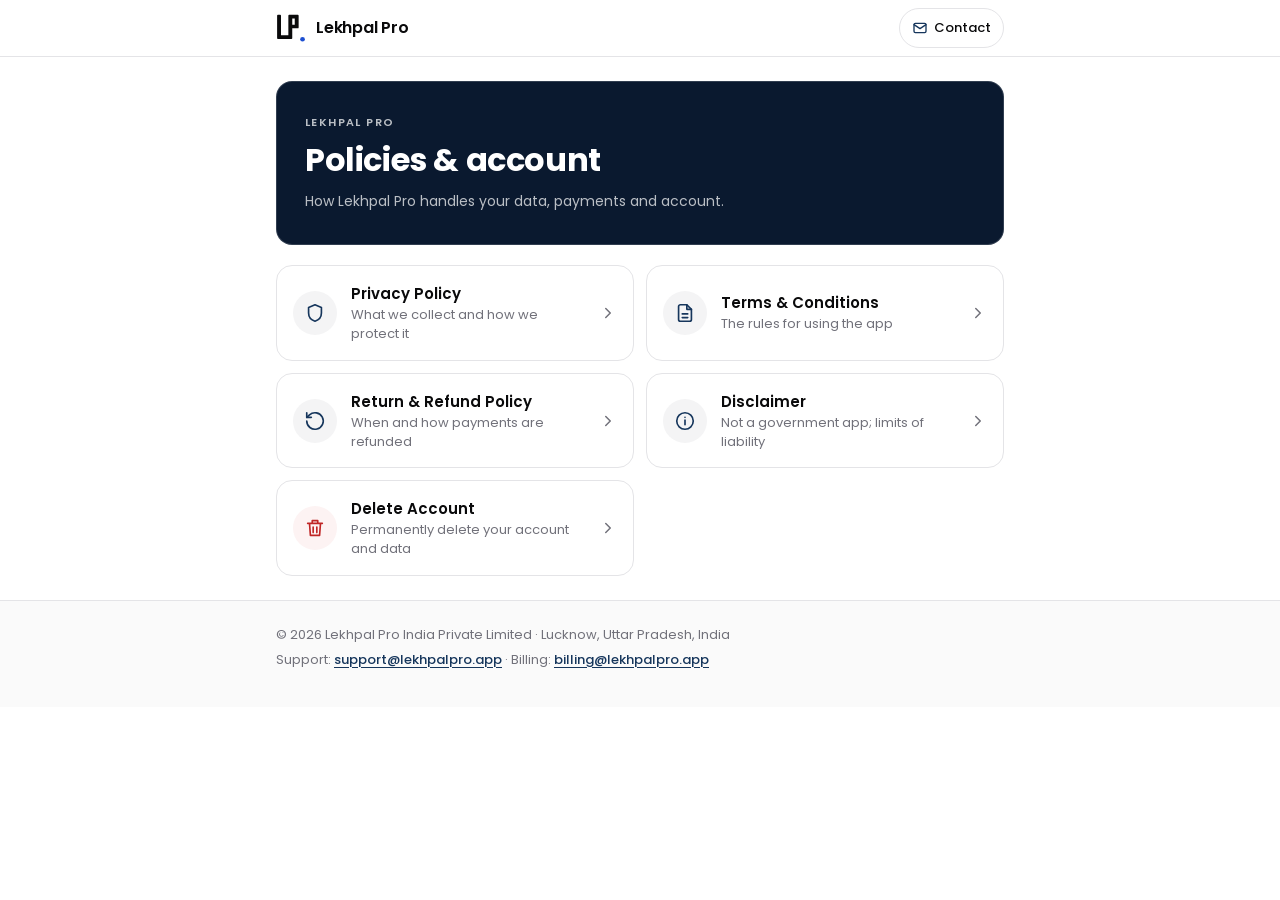
==== index.html @ 02728d5f "Lekhpal static pages" ====
<!doctype html>
<html lang="en">
<head>
  <meta charset="utf-8">
  <meta name="viewport" content="width=device-width, initial-scale=1, viewport-fit=cover">
  <title>Lekhpal Pro · Policies</title>
  <meta name="description" content="Privacy policy, terms, refund policy, disclaimer and account deletion for the Lekhpal Pro app.">
  <meta name="theme-color" content="#FFFFFF" media="(prefers-color-scheme: light)">
  <meta name="theme-color" content="#0E1116" media="(prefers-color-scheme: dark)">
  <link rel="icon" type="image/png" href="assets/logo.png">
  <link rel="apple-touch-icon" href="assets/logo.png">
  <link rel="preconnect" href="https://fonts.googleapis.com">
  <link rel="preconnect" href="https://fonts.gstatic.com" crossorigin>
  <link rel="stylesheet" href="https://fonts.googleapis.com/css2?family=Poppins:wght@400;500;600;700&display=swap">
  <link rel="stylesheet" href="assets/styles.css">
</head>
<body>

<header class="topbar">
  <div class="wrap">
    <a class="brand" href="index.html">
      <svg viewBox="88 96 216 208" aria-hidden="true"><path fill="currentColor" fill-rule="evenodd" d="M102 105h16a6 6 0 0 1 6 6v141h53V111a6 6 0 0 1 6-6h62a6 6 0 0 1 6 6v85a6 6 0 0 1-6 6h-40v72a6 6 0 0 1-6 6H102a6 6 0 0 1-6-6V111a6 6 0 0 1 6-6ZM205 132v44h18v-44Z"/><circle cx="279" cy="281" r="17" style="fill:var(--logo-dot)"/></svg>
      Lekhpal Pro
    </a>
    <a class="topbar-link" href="mailto:support@lekhpalpro.app">
      <svg viewBox="0 0 24 24" fill="none" stroke="currentColor" stroke-width="2" stroke-linecap="round" stroke-linejoin="round" aria-hidden="true"><rect x="3" y="5" width="18" height="14" rx="2"/><path d="M3 7l9 6 9-6"/></svg>
      Contact
    </a>
  </div>
</header>

<main class="wrap">
  <section class="hero">
    <p class="eyebrow">Lekhpal Pro</p>
    <h1>Policies &amp; account</h1>
    <p class="lede">How Lekhpal Pro handles your data, payments and account.</p>
  </section>

  <ul class="hub">
    <li>
      <a href="privacy-policy.html">
        <span class="chip"><svg viewBox="0 0 24 24" fill="none" stroke="currentColor" stroke-width="1.8" stroke-linecap="round" stroke-linejoin="round" aria-hidden="true"><path d="M12 3l7 3v6c0 4.5-3 7.7-7 9-4-1.3-7-4.5-7-9V6l7-3z"/></svg></span>
        <span class="text"><strong>Privacy Policy</strong><span>What we collect and how we protect it</span></span>
        <svg class="chev" viewBox="0 0 24 24" fill="none" stroke="currentColor" stroke-width="2" stroke-linecap="round" stroke-linejoin="round" aria-hidden="true"><path d="M9 6l6 6-6 6"/></svg>
      </a>
    </li>
    <li>
      <a href="terms-and-conditions.html">
        <span class="chip"><svg viewBox="0 0 24 24" fill="none" stroke="currentColor" stroke-width="1.8" stroke-linecap="round" stroke-linejoin="round" aria-hidden="true"><path d="M14 3H7a2 2 0 0 0-2 2v14a2 2 0 0 0 2 2h10a2 2 0 0 0 2-2V8z"/><path d="M14 3v5h5M9 13h6M9 17h6"/></svg></span>
        <span class="text"><strong>Terms &amp; Conditions</strong><span>The rules for using the app</span></span>
        <svg class="chev" viewBox="0 0 24 24" fill="none" stroke="currentColor" stroke-width="2" stroke-linecap="round" stroke-linejoin="round" aria-hidden="true"><path d="M9 6l6 6-6 6"/></svg>
      </a>
    </li>
    <li>
      <a href="refund-policy.html">
        <span class="chip"><svg viewBox="0 0 24 24" fill="none" stroke="currentColor" stroke-width="1.8" stroke-linecap="round" stroke-linejoin="round" aria-hidden="true"><path d="M3 12a9 9 0 1 0 3-6.7L3 8"/><path d="M3 3v5h5"/></svg></span>
        <span class="text"><strong>Return &amp; Refund Policy</strong><span>When and how payments are refunded</span></span>
        <svg class="chev" viewBox="0 0 24 24" fill="none" stroke="currentColor" stroke-width="2" stroke-linecap="round" stroke-linejoin="round" aria-hidden="true"><path d="M9 6l6 6-6 6"/></svg>
      </a>
    </li>
    <li>
      <a href="disclaimer.html">
        <span class="chip"><svg viewBox="0 0 24 24" fill="none" stroke="currentColor" stroke-width="1.8" stroke-linecap="round" stroke-linejoin="round" aria-hidden="true"><circle cx="12" cy="12" r="9"/><path d="M12 11v5M12 8h.01"/></svg></span>
        <span class="text"><strong>Disclaimer</strong><span>Not a government app; limits of liability</span></span>
        <svg class="chev" viewBox="0 0 24 24" fill="none" stroke="currentColor" stroke-width="2" stroke-linecap="round" stroke-linejoin="round" aria-hidden="true"><path d="M9 6l6 6-6 6"/></svg>
      </a>
    </li>
    <li>
      <a href="delete-account.html">
        <span class="chip danger"><svg viewBox="0 0 24 24" fill="none" stroke="currentColor" stroke-width="1.8" stroke-linecap="round" stroke-linejoin="round" aria-hidden="true"><path d="M4 7h16M10 11v6M14 11v6M6 7l1 13h10l1-13M9 7V4h6v3"/></svg></span>
        <span class="text"><strong>Delete Account</strong><span>Permanently delete your account and data</span></span>
        <svg class="chev" viewBox="0 0 24 24" fill="none" stroke="currentColor" stroke-width="2" stroke-linecap="round" stroke-linejoin="round" aria-hidden="true"><path d="M9 6l6 6-6 6"/></svg>
      </a>
    </li>
  </ul>
</main>

<footer class="footer">
  <div class="wrap">
    <p>© 2026 Lekhpal Pro India Private Limited · Lucknow, Uttar Pradesh, India</p>
    <p>Support: <a href="mailto:support@lekhpalpro.app">support@lekhpalpro.app</a> · Billing: <a href="mailto:billing@lekhpalpro.app">billing@lekhpalpro.app</a></p>
  </div>
</footer>

</body>
</html>
---- assets/styles.css ----
/* ──────────────────────────────────────────────────────────────────────────
   Lekhpal Pro — legal pages
   Mirrors the app's palette (ui/theme/Color.kt): white surfaces, navy as the
   only accent, a hueless black ramp for text and borders. Cards are drawn by
   a visible hairline, not a shadow. Dark values are the app's DarkColors.
   ────────────────────────────────────────────────────────────────────────── */

:root {
  --navy: #16365C;
  --navy-ink: #0A192F;
  --navy-overlay: rgba(22, 54, 92, 0.08);
  --bg: #FFFFFF;
  --surface: #FFFFFF;
  --sunken: #FAFAFA;
  --chip: #F4F4F5;
  --text: #0A0A0B;
  --text-2: #52525B;
  --muted: #71717A;
  --on-navy: #FFFFFF;
  --on-navy-muted: rgba(255, 255, 255, 0.72);
  --on-navy-border: rgba(255, 255, 255, 0.16);
  --border: #E4E4E7;
  --divider: #D4D4D8;
  --error: #C02626;
  --error-surface: #FDF3F3;
  --danger-fill: #C02626;
  --logo-dot: #1D4FD1;

  --radius: 16px;
  --radius-sm: 12px;
  --gutter: 16px;
  --topbar: 56px;
  color-scheme: light;
}

@media (prefers-color-scheme: dark) {
  :root:not([data-theme="light"]) {
    --navy: #4A7ABE;
    --navy-ink: #0F1620;
    --navy-overlay: rgba(74, 122, 190, 0.16);
    --bg: #0E1116;
    --surface: #161B22;
    --sunken: #12171E;
    --chip: #232A33;
    --text: #ECEEF1;
    --text-2: #AEB4BE;
    --muted: #8A909B;
    --border: #2A313B;
    --divider: #363E49;
    --error: #F0625E;
    --error-surface: #2A1618;
  --danger-fill: #CF3333;
    --logo-dot: #4A7ABE;
    color-scheme: dark;
  }
}

:root[data-theme="dark"] {
  --navy: #4A7ABE;
  --navy-ink: #0F1620;
  --navy-overlay: rgba(74, 122, 190, 0.16);
  --bg: #0E1116;
  --surface: #161B22;
  --sunken: #12171E;
  --chip: #232A33;
  --text: #ECEEF1;
  --text-2: #AEB4BE;
  --muted: #8A909B;
  --border: #2A313B;
  --divider: #363E49;
  --error: #F0625E;
  --error-surface: #2A1618;
  --danger-fill: #CF3333;
  --logo-dot: #4A7ABE;
  color-scheme: dark;
}

/* ── Base ─────────────────────────────────────────────────────────────────── */

*, *::before, *::after { box-sizing: border-box; }

html {
  -webkit-text-size-adjust: 100%;
  text-size-adjust: 100%;
  scroll-behavior: smooth;
}

body {
  margin: 0;
  background: var(--bg);
  color: var(--text);
  font-family: "Poppins", "Noto Sans Devanagari", system-ui, -apple-system, "Segoe UI", Roboto, sans-serif;
  font-size: 15px;
  line-height: 1.6;
  -webkit-font-smoothing: antialiased;
  overflow-x: hidden;
}

@media (min-width: 640px) {
  body { font-size: 16px; }
}

a {
  color: var(--navy);
  font-weight: 500;
  text-decoration: underline;
  text-decoration-thickness: 1px;
  text-underline-offset: 3px;
  overflow-wrap: anywhere;
}

a:focus-visible, button:focus-visible, summary:focus-visible {
  outline: 2px solid var(--navy);
  outline-offset: 2px;
  border-radius: 6px;
}

p { margin: 0 0 12px; }
strong { font-weight: 600; }

.wrap {
  width: 100%;
  max-width: 760px;
  margin: 0 auto;
  padding: 0 var(--gutter);
}

/* ── Top bar ──────────────────────────────────────────────────────────────── */

.topbar {
  position: sticky;
  top: 0;
  z-index: 10;
  background: var(--bg);
  border-bottom: 1px solid var(--border);
}

.topbar .wrap {
  height: var(--topbar);
  display: flex;
  align-items: center;
  justify-content: space-between;
  gap: 12px;
}

.brand {
  display: inline-flex;
  align-items: center;
  gap: 10px;
  color: var(--text);
  text-decoration: none;
  font-weight: 600;
  font-size: 16px;
  letter-spacing: -0.2px;
}

.brand svg { width: 30px; height: 30px; flex: none; }

.topbar-link {
  display: inline-flex;
  align-items: center;
  gap: 6px;
  min-height: 40px;
  padding: 0 12px;
  border: 1px solid var(--border);
  border-radius: 999px;
  color: var(--text);
  text-decoration: none;
  font-size: 13px;
  font-weight: 500;
  white-space: nowrap;
}

.topbar-link svg { width: 16px; height: 16px; color: var(--navy); }

/* ── Hero (the app's navy membership-card surface) ────────────────────────── */

.hero {
  margin: 16px 0 20px;
  padding: 24px 20px;
  background: var(--navy-ink);
  border: 1px solid var(--on-navy-border);
  border-radius: var(--radius);
  color: var(--on-navy);
}

.eyebrow {
  margin: 0 0 8px;
  font-size: 11px;
  font-weight: 600;
  letter-spacing: 1.4px;
  text-transform: uppercase;
  color: var(--on-navy-muted);
}

.hero h1 {
  margin: 0;
  font-size: 26px;
  line-height: 1.25;
  font-weight: 700;
  letter-spacing: -0.4px;
}

.hero .lede {
  margin: 10px 0 0;
  color: var(--on-navy-muted);
  font-size: 14px;
}

.hero .meta {
  display: flex;
  flex-wrap: wrap;
  gap: 8px;
  margin-top: 16px;
}

.pill {
  display: inline-flex;
  align-items: center;
  gap: 6px;
  padding: 4px 10px;
  border: 1px solid var(--on-navy-border);
  border-radius: 999px;
  font-size: 12px;
  color: var(--on-navy-muted);
}

@media (min-width: 640px) {
  .hero { padding: 32px 28px; margin-top: 24px; }
  .hero h1 { font-size: 32px; }
}

/* ── Cards, TOC, sections ─────────────────────────────────────────────────── */

.card {
  background: var(--surface);
  border: 1px solid var(--border);
  border-radius: var(--radius);
  padding: 18px;
  margin-bottom: 16px;
}

.toc summary {
  display: flex;
  align-items: center;
  justify-content: space-between;
  cursor: pointer;
  list-style: none;
  font-size: 11px;
  font-weight: 600;
  letter-spacing: 1.4px;
  text-transform: uppercase;
  color: var(--muted);
  min-height: 24px;
}

.toc summary::-webkit-details-marker { display: none; }

.toc summary::after {
  content: "";
  width: 8px;
  height: 8px;
  border-right: 2px solid var(--muted);
  border-bottom: 2px solid var(--muted);
  transform: rotate(45deg) translateY(-3px);
  transition: transform 0.2s ease;
}

.toc[open] summary::after { transform: rotate(-135deg) translateY(-1px); }

.toc ol {
  list-style: none;
  margin: 12px 0 0;
  padding: 0;
  counter-reset: toc;
}

.toc li { counter-increment: toc; border-top: 1px solid var(--border); }

.toc li a {
  display: flex;
  gap: 12px;
  padding: 10px 0;
  color: var(--text);
  text-decoration: none;
  font-weight: 400;
  font-size: 14px;
}

.toc li a::before {
  content: counter(toc, decimal-leading-zero);
  color: var(--navy);
  font-weight: 600;
  font-variant-numeric: tabular-nums;
}

.section {
  padding: 24px 0 8px;
  border-top: 1px solid var(--border);
  scroll-margin-top: calc(var(--topbar) + 12px);
}

.section:first-of-type { border-top: 0; padding-top: 8px; }

.section h2 {
  display: flex;
  align-items: baseline;
  gap: 12px;
  margin: 0 0 12px;
  font-size: 19px;
  line-height: 1.35;
  font-weight: 600;
  letter-spacing: -0.2px;
  color: var(--text);
}

.section h2 .num {
  flex: none;
  font-size: 13px;
  font-weight: 600;
  color: var(--navy);
  font-variant-numeric: tabular-nums;
}

.section h3 {
  margin: 18px 0 8px;
  font-size: 15px;
  font-weight: 600;
  color: var(--text);
}

.section p, .section li { color: var(--text-2); }
.section strong { color: var(--text); }

.bullets {
  margin: 0 0 12px;
  padding: 0;
  list-style: none;
}

.bullets li {
  position: relative;
  padding-left: 20px;
  margin-bottom: 8px;
}

.bullets li::before {
  content: "";
  position: absolute;
  left: 4px;
  top: 0.68em;
  width: 6px;
  height: 6px;
  border-radius: 50%;
  background: var(--navy);
}

/* ── Callouts ─────────────────────────────────────────────────────────────── */

.callout {
  display: flex;
  gap: 12px;
  padding: 14px;
  margin: 4px 0 16px;
  background: var(--navy-overlay);
  border: 1px solid var(--border);
  border-radius: var(--radius-sm);
}

.callout .icon {
  flex: none;
  display: grid;
  place-items: center;
  width: 32px;
  height: 32px;
  border-radius: 50%;
  background: var(--surface);
  color: var(--navy);
}

.callout .icon svg { width: 18px; height: 18px; }
.callout p { margin: 0; color: var(--text); font-size: 14px; }
.callout p + p { margin-top: 6px; }

.callout.danger { background: var(--error-surface); }
.callout.danger .icon { color: var(--error); }

/* Summary card at the top of a policy */
.summary h2 {
  margin: 0 0 10px;
  font-size: 11px;
  font-weight: 600;
  letter-spacing: 1.4px;
  text-transform: uppercase;
  color: var(--muted);
}

.summary ul { margin: 0; }
.summary li { color: var(--text); }

/* ── Data rows (stack cleanly at phone width; no tables to scroll) ─────────── */

.rows {
  list-style: none;
  margin: 4px 0 16px;
  padding: 0;
  border: 1px solid var(--border);
  border-radius: var(--radius-sm);
  overflow: hidden;
}

.rows li {
  padding: 14px;
  border-top: 1px solid var(--border);
  background: var(--surface);
}

.rows li:first-child { border-top: 0; }

.rows .title {
  display: block;
  margin-bottom: 4px;
  color: var(--text);
  font-weight: 600;
  font-size: 14px;
}

.rows .detail { display: block; color: var(--text-2); font-size: 14px; }

.rows .tag {
  display: inline-block;
  margin-top: 8px;
  padding: 2px 8px;
  border-radius: 999px;
  background: var(--chip);
  color: var(--text-2);
  font-size: 12px;
  font-weight: 500;
}

/* ── Steps (delete account) ───────────────────────────────────────────────── */

.steps {
  list-style: none;
  margin: 4px 0 16px;
  padding: 0;
  counter-reset: step;
}

.steps li {
  counter-increment: step;
  position: relative;
  padding: 0 0 18px 48px;
  color: var(--text-2);
}

.steps li::before {
  content: counter(step);
  position: absolute;
  left: 0;
  top: -2px;
  display: grid;
  place-items: center;
  width: 32px;
  height: 32px;
  border-radius: 50%;
  background: var(--navy);
  color: #FFFFFF;
  font-weight: 600;
  font-size: 14px;
}

.steps li:not(:last-child)::after {
  content: "";
  position: absolute;
  left: 15.5px;
  top: 34px;
  bottom: 2px;
  width: 1px;
  background: var(--divider);
}

.steps li strong { color: var(--text); }

.kbd {
  display: inline-block;
  padding: 0 6px;
  border: 1px solid var(--divider);
  border-radius: 6px;
  background: var(--sunken);
  font-family: ui-monospace, SFMono-Regular, Menlo, Consolas, monospace;
  font-size: 0.9em;
  color: var(--text);
}

/* ── Buttons ──────────────────────────────────────────────────────────────── */

.btn {
  display: inline-flex;
  align-items: center;
  justify-content: center;
  gap: 8px;
  width: 100%;
  min-height: 48px;
  padding: 12px 20px;
  border-radius: 12px;
  border: 1px solid transparent;
  font: inherit;
  font-weight: 600;
  font-size: 15px;
  text-decoration: none;
  text-align: center;
  cursor: pointer;
}

.btn svg { width: 18px; height: 18px; flex: none; }
.btn-primary { background: var(--navy); color: #FFFFFF; }
.btn-danger { background: var(--danger-fill); color: #FFFFFF; }
.btn-outline { background: transparent; color: var(--text); border-color: var(--divider); }

@media (min-width: 640px) {
  .btn { width: auto; }
}

.btn-row { display: flex; flex-direction: column; gap: 10px; margin: 8px 0 16px; }

@media (min-width: 640px) {
  .btn-row { flex-direction: row; flex-wrap: wrap; }
}

/* ── Hub (index) ──────────────────────────────────────────────────────────── */

.hub {
  list-style: none;
  margin: 0 0 24px;
  padding: 0;
  display: grid;
  gap: 12px;
}

@media (min-width: 640px) {
  .hub { grid-template-columns: 1fr 1fr; }
}

.hub a {
  display: flex;
  align-items: center;
  gap: 14px;
  height: 100%;
  padding: 16px;
  background: var(--surface);
  border: 1px solid var(--border);
  border-radius: var(--radius);
  color: var(--text);
  text-decoration: none;
  font-weight: 400;
  transition: border-color 0.15s ease;
}

.hub a:hover { border-color: var(--divider); }
.hub a:active { background: var(--navy-overlay); }

.chip {
  flex: none;
  display: grid;
  place-items: center;
  width: 44px;
  height: 44px;
  border-radius: 50%;
  background: var(--chip);
  color: var(--navy);
}

.chip svg { width: 22px; height: 22px; }
.chip.danger { background: var(--error-surface); color: var(--error); }

.hub .text { flex: 1; min-width: 0; }
.hub .text strong { display: block; font-size: 15px; font-weight: 600; }
.hub .text span { display: block; color: var(--muted); font-size: 13px; line-height: 1.45; }
.hub .chev { flex: none; width: 18px; height: 18px; color: var(--muted); }

/* ── Footer ───────────────────────────────────────────────────────────────── */

.footer {
  margin-top: 24px;
  padding: 24px 0 calc(32px + env(safe-area-inset-bottom));
  border-top: 1px solid var(--border);
  background: var(--sunken);
}

.footer nav {
  display: flex;
  flex-wrap: wrap;
  gap: 8px;
  margin-bottom: 16px;
}

.footer nav a {
  display: inline-flex;
  align-items: center;
  min-height: 36px;
  padding: 0 12px;
  border: 1px solid var(--border);
  border-radius: 999px;
  background: var(--surface);
  color: var(--text-2);
  font-size: 13px;
  font-weight: 500;
  text-decoration: none;
}

.footer nav a[aria-current="page"] {
  border-color: var(--navy);
  color: var(--navy);
}

.footer p { margin: 0 0 4px; color: var(--muted); font-size: 13px; }
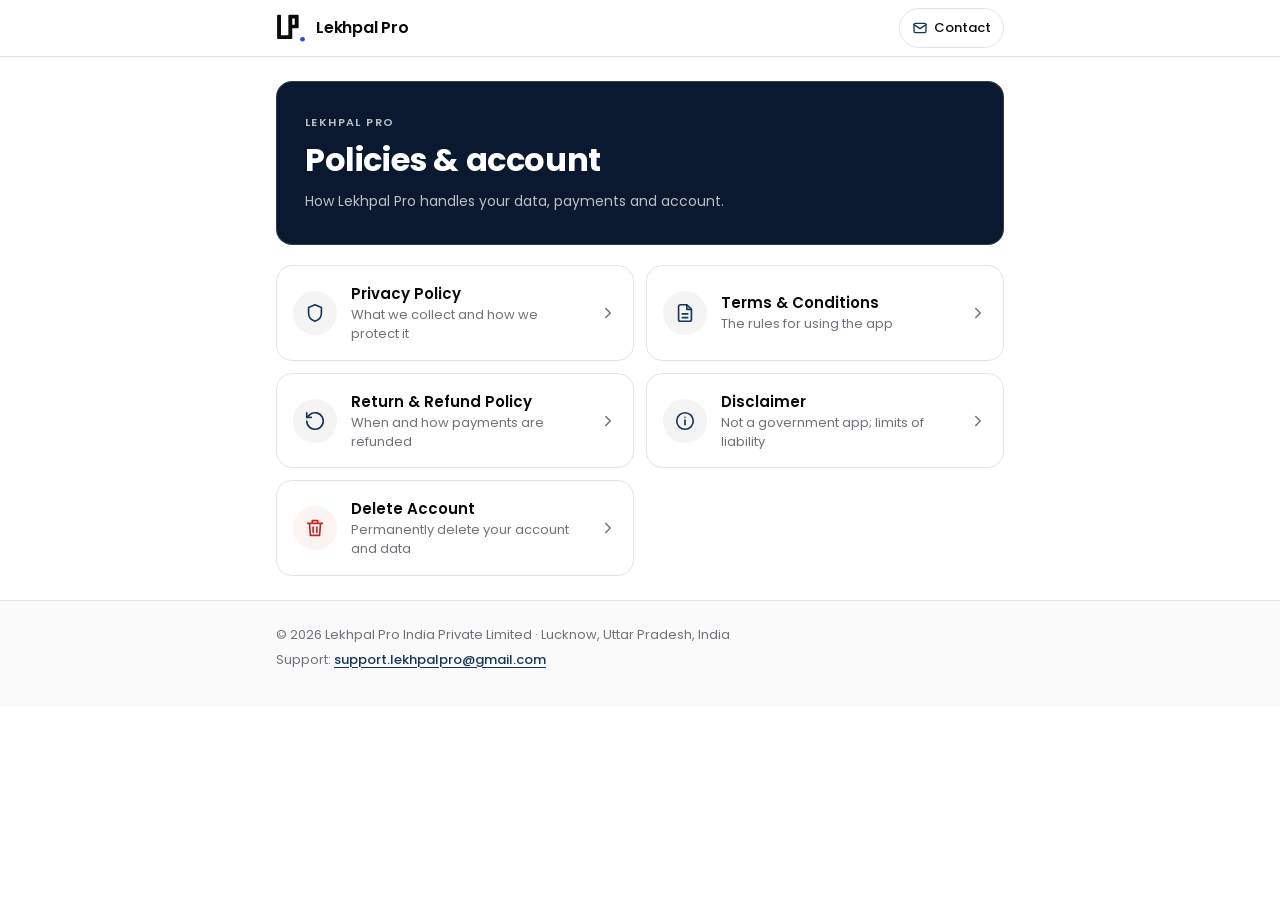
==== commit 3ad60757: "added support" ====
--- a/index.html
+++ b/index.html
@@ -1,86 +1,86 @@
-<!doctype html>
-<html lang="en">
-<head>
-  <meta charset="utf-8">
-  <meta name="viewport" content="width=device-width, initial-scale=1, viewport-fit=cover">
-  <title>Lekhpal Pro · Policies</title>
-  <meta name="description" content="Privacy policy, terms, refund policy, disclaimer and account deletion for the Lekhpal Pro app.">
-  <meta name="theme-color" content="#FFFFFF" media="(prefers-color-scheme: light)">
-  <meta name="theme-color" content="#0E1116" media="(prefers-color-scheme: dark)">
-  <link rel="icon" type="image/png" href="assets/logo.png">
-  <link rel="apple-touch-icon" href="assets/logo.png">
-  <link rel="preconnect" href="https://fonts.googleapis.com">
-  <link rel="preconnect" href="https://fonts.gstatic.com" crossorigin>
-  <link rel="stylesheet" href="https://fonts.googleapis.com/css2?family=Poppins:wght@400;500;600;700&display=swap">
-  <link rel="stylesheet" href="assets/styles.css">
-</head>
-<body>
-
-<header class="topbar">
-  <div class="wrap">
-    <a class="brand" href="index.html">
-      <svg viewBox="88 96 216 208" aria-hidden="true"><path fill="currentColor" fill-rule="evenodd" d="M102 105h16a6 6 0 0 1 6 6v141h53V111a6 6 0 0 1 6-6h62a6 6 0 0 1 6 6v85a6 6 0 0 1-6 6h-40v72a6 6 0 0 1-6 6H102a6 6 0 0 1-6-6V111a6 6 0 0 1 6-6ZM205 132v44h18v-44Z"/><circle cx="279" cy="281" r="17" style="fill:var(--logo-dot)"/></svg>
-      Lekhpal Pro
-    </a>
-    <a class="topbar-link" href="mailto:support@lekhpalpro.app">
-      <svg viewBox="0 0 24 24" fill="none" stroke="currentColor" stroke-width="2" stroke-linecap="round" stroke-linejoin="round" aria-hidden="true"><rect x="3" y="5" width="18" height="14" rx="2"/><path d="M3 7l9 6 9-6"/></svg>
-      Contact
-    </a>
-  </div>
-</header>
-
-<main class="wrap">
-  <section class="hero">
-    <p class="eyebrow">Lekhpal Pro</p>
-    <h1>Policies &amp; account</h1>
-    <p class="lede">How Lekhpal Pro handles your data, payments and account.</p>
-  </section>
-
-  <ul class="hub">
-    <li>
-      <a href="privacy-policy.html">
-        <span class="chip"><svg viewBox="0 0 24 24" fill="none" stroke="currentColor" stroke-width="1.8" stroke-linecap="round" stroke-linejoin="round" aria-hidden="true"><path d="M12 3l7 3v6c0 4.5-3 7.7-7 9-4-1.3-7-4.5-7-9V6l7-3z"/></svg></span>
-        <span class="text"><strong>Privacy Policy</strong><span>What we collect and how we protect it</span></span>
-        <svg class="chev" viewBox="0 0 24 24" fill="none" stroke="currentColor" stroke-width="2" stroke-linecap="round" stroke-linejoin="round" aria-hidden="true"><path d="M9 6l6 6-6 6"/></svg>
-      </a>
-    </li>
-    <li>
-      <a href="terms-and-conditions.html">
-        <span class="chip"><svg viewBox="0 0 24 24" fill="none" stroke="currentColor" stroke-width="1.8" stroke-linecap="round" stroke-linejoin="round" aria-hidden="true"><path d="M14 3H7a2 2 0 0 0-2 2v14a2 2 0 0 0 2 2h10a2 2 0 0 0 2-2V8z"/><path d="M14 3v5h5M9 13h6M9 17h6"/></svg></span>
-        <span class="text"><strong>Terms &amp; Conditions</strong><span>The rules for using the app</span></span>
-        <svg class="chev" viewBox="0 0 24 24" fill="none" stroke="currentColor" stroke-width="2" stroke-linecap="round" stroke-linejoin="round" aria-hidden="true"><path d="M9 6l6 6-6 6"/></svg>
-      </a>
-    </li>
-    <li>
-      <a href="refund-policy.html">
-        <span class="chip"><svg viewBox="0 0 24 24" fill="none" stroke="currentColor" stroke-width="1.8" stroke-linecap="round" stroke-linejoin="round" aria-hidden="true"><path d="M3 12a9 9 0 1 0 3-6.7L3 8"/><path d="M3 3v5h5"/></svg></span>
-        <span class="text"><strong>Return &amp; Refund Policy</strong><span>When and how payments are refunded</span></span>
-        <svg class="chev" viewBox="0 0 24 24" fill="none" stroke="currentColor" stroke-width="2" stroke-linecap="round" stroke-linejoin="round" aria-hidden="true"><path d="M9 6l6 6-6 6"/></svg>
-      </a>
-    </li>
-    <li>
-      <a href="disclaimer.html">
-        <span class="chip"><svg viewBox="0 0 24 24" fill="none" stroke="currentColor" stroke-width="1.8" stroke-linecap="round" stroke-linejoin="round" aria-hidden="true"><circle cx="12" cy="12" r="9"/><path d="M12 11v5M12 8h.01"/></svg></span>
-        <span class="text"><strong>Disclaimer</strong><span>Not a government app; limits of liability</span></span>
-        <svg class="chev" viewBox="0 0 24 24" fill="none" stroke="currentColor" stroke-width="2" stroke-linecap="round" stroke-linejoin="round" aria-hidden="true"><path d="M9 6l6 6-6 6"/></svg>
-      </a>
-    </li>
-    <li>
-      <a href="delete-account.html">
-        <span class="chip danger"><svg viewBox="0 0 24 24" fill="none" stroke="currentColor" stroke-width="1.8" stroke-linecap="round" stroke-linejoin="round" aria-hidden="true"><path d="M4 7h16M10 11v6M14 11v6M6 7l1 13h10l1-13M9 7V4h6v3"/></svg></span>
-        <span class="text"><strong>Delete Account</strong><span>Permanently delete your account and data</span></span>
-        <svg class="chev" viewBox="0 0 24 24" fill="none" stroke="currentColor" stroke-width="2" stroke-linecap="round" stroke-linejoin="round" aria-hidden="true"><path d="M9 6l6 6-6 6"/></svg>
-      </a>
-    </li>
-  </ul>
-</main>
-
-<footer class="footer">
-  <div class="wrap">
-    <p>© 2026 Lekhpal Pro India Private Limited · Lucknow, Uttar Pradesh, India</p>
-    <p>Support: <a href="mailto:support@lekhpalpro.app">support@lekhpalpro.app</a> · Billing: <a href="mailto:billing@lekhpalpro.app">billing@lekhpalpro.app</a></p>
-  </div>
-</footer>
-
-</body>
-</html>
+<!doctype html>
+<html lang="en">
+<head>
+  <meta charset="utf-8">
+  <meta name="viewport" content="width=device-width, initial-scale=1, viewport-fit=cover">
+  <title>Lekhpal Pro · Policies</title>
+  <meta name="description" content="Privacy policy, terms, refund policy, disclaimer and account deletion for the Lekhpal Pro app.">
+  <meta name="theme-color" content="#FFFFFF" media="(prefers-color-scheme: light)">
+  <meta name="theme-color" content="#0E1116" media="(prefers-color-scheme: dark)">
+  <link rel="icon" type="image/png" href="assets/logo.png">
+  <link rel="apple-touch-icon" href="assets/logo.png">
+  <link rel="preconnect" href="https://fonts.googleapis.com">
+  <link rel="preconnect" href="https://fonts.gstatic.com" crossorigin>
+  <link rel="stylesheet" href="https://fonts.googleapis.com/css2?family=Poppins:wght@400;500;600;700&display=swap">
+  <link rel="stylesheet" href="assets/styles.css">
+</head>
+<body>
+
+<header class="topbar">
+  <div class="wrap">
+    <a class="brand" href="index.html">
+      <svg viewBox="88 96 216 208" aria-hidden="true"><path fill="currentColor" fill-rule="evenodd" d="M102 105h16a6 6 0 0 1 6 6v141h53V111a6 6 0 0 1 6-6h62a6 6 0 0 1 6 6v85a6 6 0 0 1-6 6h-40v72a6 6 0 0 1-6 6H102a6 6 0 0 1-6-6V111a6 6 0 0 1 6-6ZM205 132v44h18v-44Z"/><circle cx="279" cy="281" r="17" style="fill:var(--logo-dot)"/></svg>
+      Lekhpal Pro
+    </a>
+    <a class="topbar-link" href="mailto:support.lekhpalpro@gmail.com">
+      <svg viewBox="0 0 24 24" fill="none" stroke="currentColor" stroke-width="2" stroke-linecap="round" stroke-linejoin="round" aria-hidden="true"><rect x="3" y="5" width="18" height="14" rx="2"/><path d="M3 7l9 6 9-6"/></svg>
+      Contact
+    </a>
+  </div>
+</header>
+
+<main class="wrap">
+  <section class="hero">
+    <p class="eyebrow">Lekhpal Pro</p>
+    <h1>Policies &amp; account</h1>
+    <p class="lede">How Lekhpal Pro handles your data, payments and account.</p>
+  </section>
+
+  <ul class="hub">
+    <li>
+      <a href="privacy-policy.html">
+        <span class="chip"><svg viewBox="0 0 24 24" fill="none" stroke="currentColor" stroke-width="1.8" stroke-linecap="round" stroke-linejoin="round" aria-hidden="true"><path d="M12 3l7 3v6c0 4.5-3 7.7-7 9-4-1.3-7-4.5-7-9V6l7-3z"/></svg></span>
+        <span class="text"><strong>Privacy Policy</strong><span>What we collect and how we protect it</span></span>
+        <svg class="chev" viewBox="0 0 24 24" fill="none" stroke="currentColor" stroke-width="2" stroke-linecap="round" stroke-linejoin="round" aria-hidden="true"><path d="M9 6l6 6-6 6"/></svg>
+      </a>
+    </li>
+    <li>
+      <a href="terms-and-conditions.html">
+        <span class="chip"><svg viewBox="0 0 24 24" fill="none" stroke="currentColor" stroke-width="1.8" stroke-linecap="round" stroke-linejoin="round" aria-hidden="true"><path d="M14 3H7a2 2 0 0 0-2 2v14a2 2 0 0 0 2 2h10a2 2 0 0 0 2-2V8z"/><path d="M14 3v5h5M9 13h6M9 17h6"/></svg></span>
+        <span class="text"><strong>Terms &amp; Conditions</strong><span>The rules for using the app</span></span>
+        <svg class="chev" viewBox="0 0 24 24" fill="none" stroke="currentColor" stroke-width="2" stroke-linecap="round" stroke-linejoin="round" aria-hidden="true"><path d="M9 6l6 6-6 6"/></svg>
+      </a>
+    </li>
+    <li>
+      <a href="refund-policy.html">
+        <span class="chip"><svg viewBox="0 0 24 24" fill="none" stroke="currentColor" stroke-width="1.8" stroke-linecap="round" stroke-linejoin="round" aria-hidden="true"><path d="M3 12a9 9 0 1 0 3-6.7L3 8"/><path d="M3 3v5h5"/></svg></span>
+        <span class="text"><strong>Return &amp; Refund Policy</strong><span>When and how payments are refunded</span></span>
+        <svg class="chev" viewBox="0 0 24 24" fill="none" stroke="currentColor" stroke-width="2" stroke-linecap="round" stroke-linejoin="round" aria-hidden="true"><path d="M9 6l6 6-6 6"/></svg>
+      </a>
+    </li>
+    <li>
+      <a href="disclaimer.html">
+        <span class="chip"><svg viewBox="0 0 24 24" fill="none" stroke="currentColor" stroke-width="1.8" stroke-linecap="round" stroke-linejoin="round" aria-hidden="true"><circle cx="12" cy="12" r="9"/><path d="M12 11v5M12 8h.01"/></svg></span>
+        <span class="text"><strong>Disclaimer</strong><span>Not a government app; limits of liability</span></span>
+        <svg class="chev" viewBox="0 0 24 24" fill="none" stroke="currentColor" stroke-width="2" stroke-linecap="round" stroke-linejoin="round" aria-hidden="true"><path d="M9 6l6 6-6 6"/></svg>
+      </a>
+    </li>
+    <li>
+      <a href="delete-account.html">
+        <span class="chip danger"><svg viewBox="0 0 24 24" fill="none" stroke="currentColor" stroke-width="1.8" stroke-linecap="round" stroke-linejoin="round" aria-hidden="true"><path d="M4 7h16M10 11v6M14 11v6M6 7l1 13h10l1-13M9 7V4h6v3"/></svg></span>
+        <span class="text"><strong>Delete Account</strong><span>Permanently delete your account and data</span></span>
+        <svg class="chev" viewBox="0 0 24 24" fill="none" stroke="currentColor" stroke-width="2" stroke-linecap="round" stroke-linejoin="round" aria-hidden="true"><path d="M9 6l6 6-6 6"/></svg>
+      </a>
+    </li>
+  </ul>
+</main>
+
+<footer class="footer">
+  <div class="wrap">
+    <p>© 2026 Lekhpal Pro India Private Limited · Lucknow, Uttar Pradesh, India</p>
+    <p>Support: <a href="mailto:support.lekhpalpro@gmail.com">support.lekhpalpro@gmail.com</a></p>
+  </div>
+</footer>
+
+</body>
+</html>
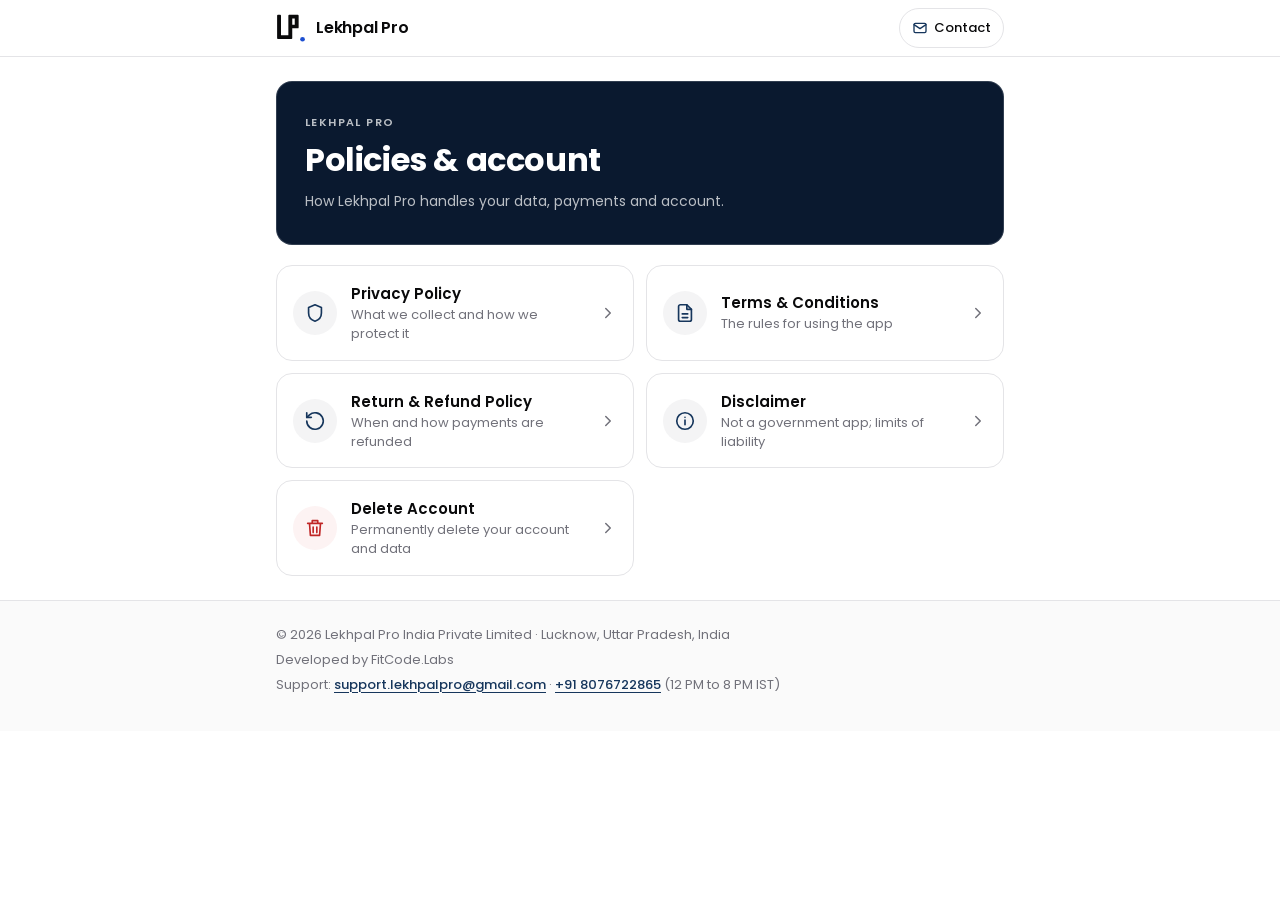
==== commit 5a6e9072: "Add files via upload" ====
--- a/index.html
+++ b/index.html
@@ -13,6 +13,17 @@
   <link rel="preconnect" href="https://fonts.gstatic.com" crossorigin>
   <link rel="stylesheet" href="https://fonts.googleapis.com/css2?family=Poppins:wght@400;500;600;700&display=swap">
   <link rel="stylesheet" href="assets/styles.css">
+  <script>
+    // The Lekhpal Pro app opens these pages with ?theme=dark|light so they follow its
+    // own theme toggle; remembered for links followed within the site.
+    try {
+      var t = new URLSearchParams(location.search).get("theme") || sessionStorage.getItem("lp-theme");
+      if (t === "dark" || t === "light") {
+        document.documentElement.setAttribute("data-theme", t);
+        sessionStorage.setItem("lp-theme", t);
+      }
+    } catch (e) {}
+  </script>
 </head>
 <body>
 
@@ -78,7 +89,8 @@
 <footer class="footer">
   <div class="wrap">
     <p>© 2026 Lekhpal Pro India Private Limited · Lucknow, Uttar Pradesh, India</p>
-    <p>Support: <a href="mailto:support.lekhpalpro@gmail.com">support.lekhpalpro@gmail.com</a></p>
+    <p>Developed by FitCode.Labs</p>
+    <p>Support: <a href="mailto:support.lekhpalpro@gmail.com">support.lekhpalpro@gmail.com</a> · <a href="tel:+918076722865">+91 8076722865</a> (12 PM to 8 PM IST)</p>
   </div>
 </footer>
 
